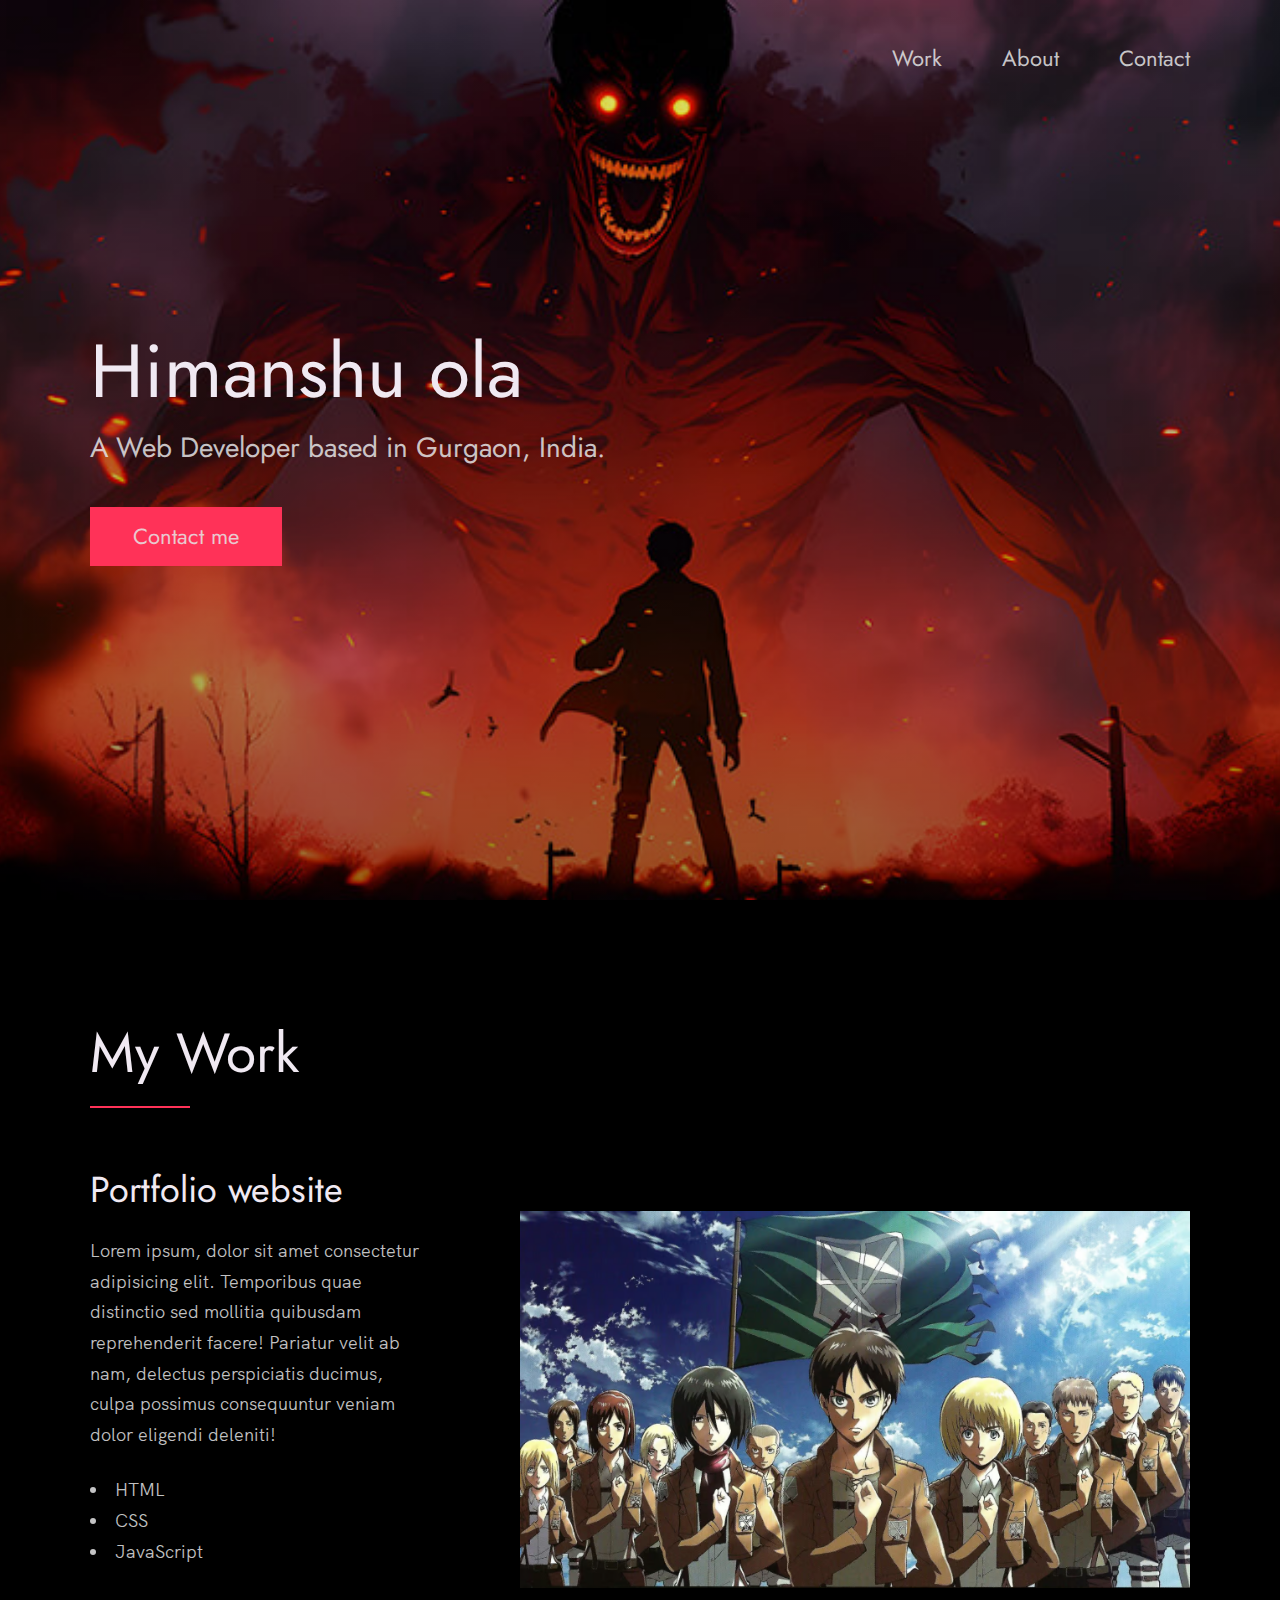
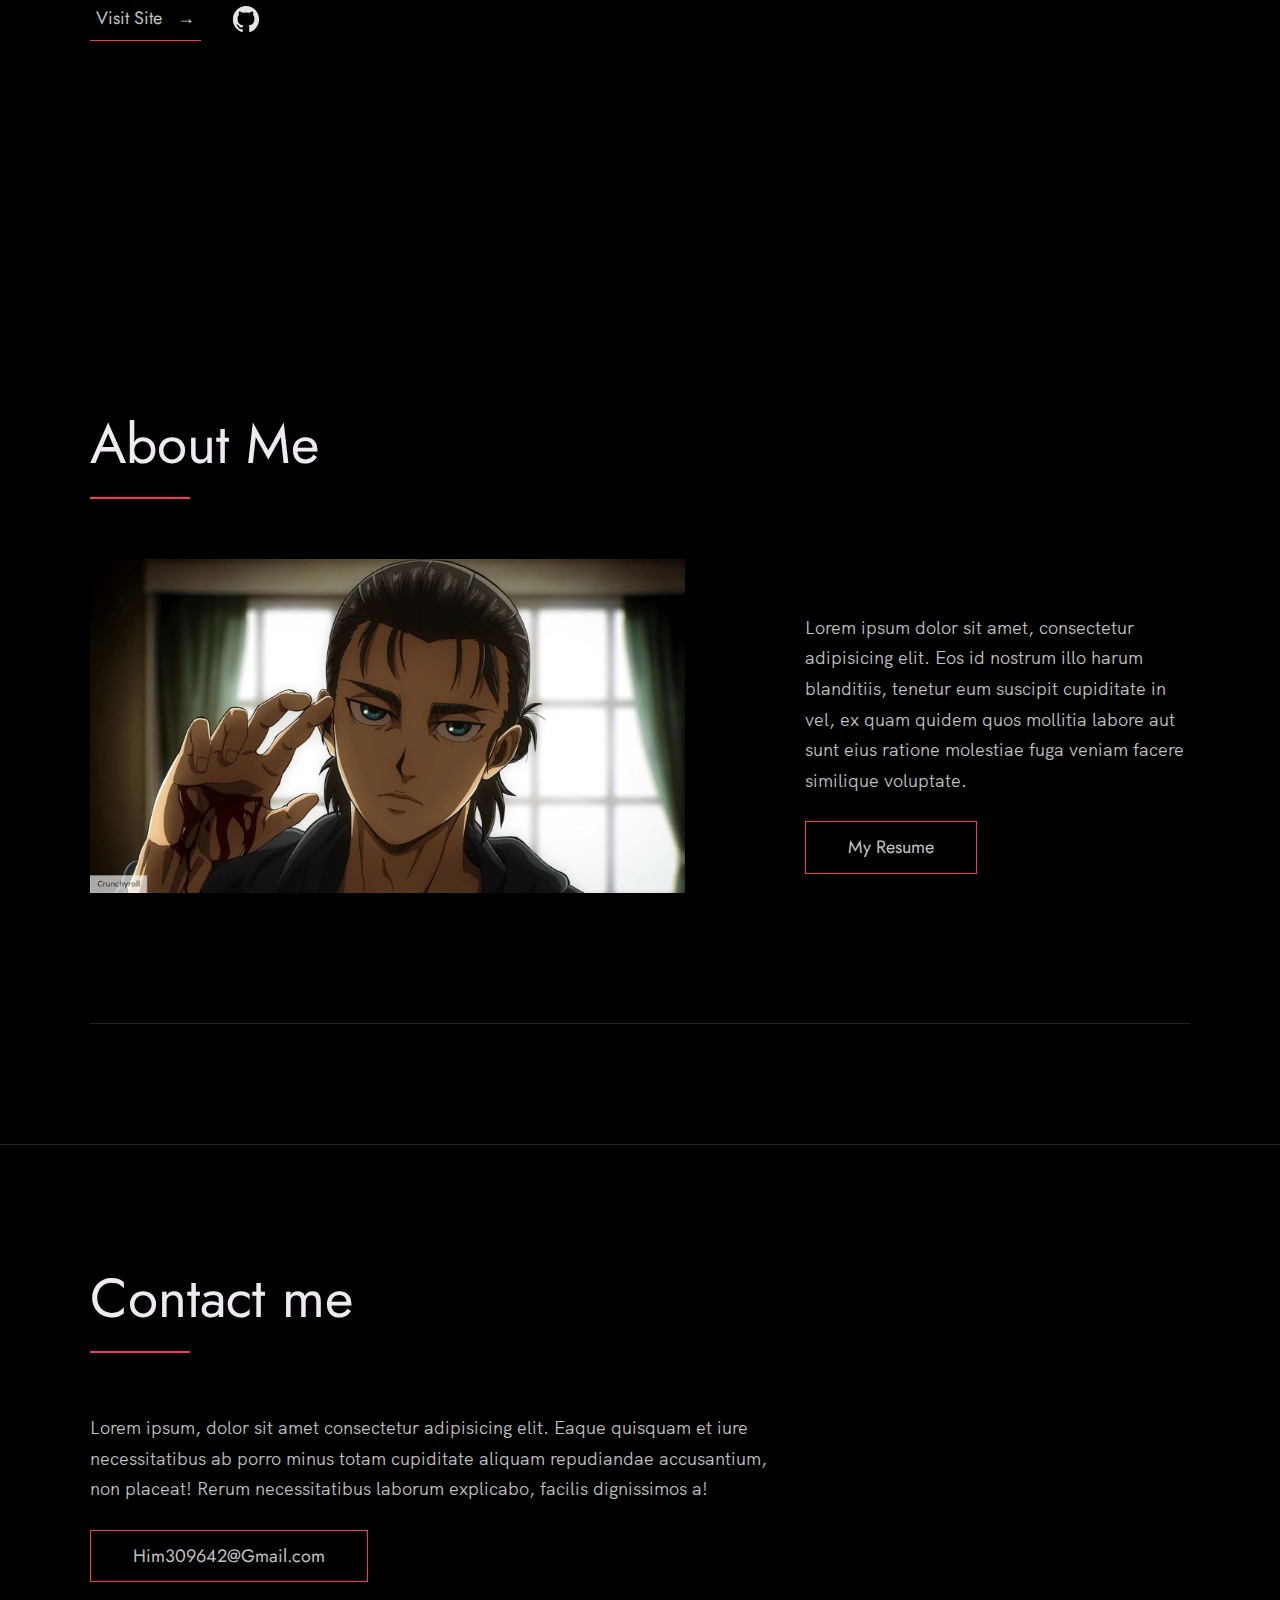
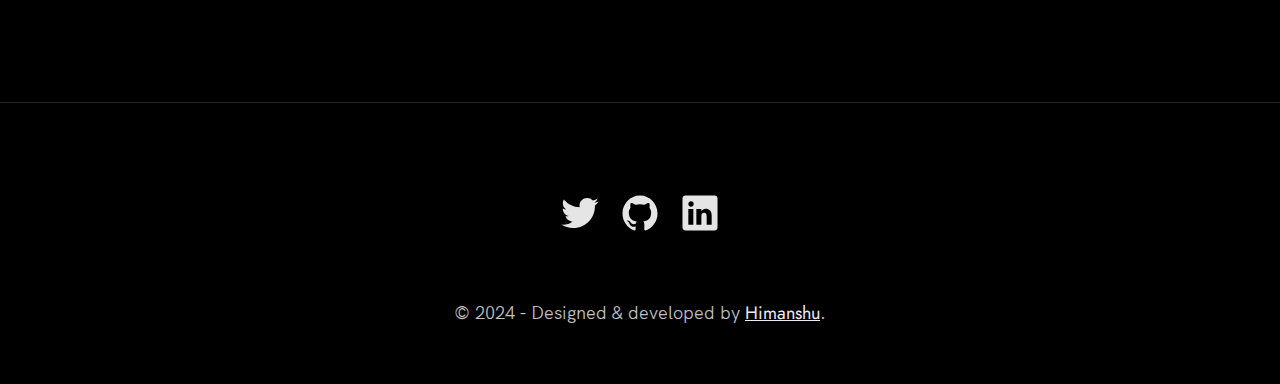
==== index.html @ 3d4ff5bc "Initial commit" ====
<!DOCTYPE html>
<html lang="en">
<!-- title -->
<head>
    <meta charset="UTF-8">
    <meta name="viewport" content="width=device-width, initial-scale=1.0">
    <title>Himanshu ola | A Web Developer based in Gurgaon, India.</title>
    <!-- css link -->
    <link rel="stylesheet" href="style.css" />
    
</head>
<!-- title ends -->
<!-- body starts -->
<body>
<!-- navigation panel -->
  <header class="header" role="banner" id="top">
    <div class="row">
      <nav class="nav" role="navigation">
        <ul class="nav__items">
          <li class="nav__item"><a href="#work" class="nav__link">Work</a></li>
          <li class="nav__item">
            <a href="#about" class="nav__link">About</a>
          </li>
          <li class="nav__item">
            <a href="#contact" class="nav__link">Contact</a>
          </li>
        </ul>
      </nav>
    </div>
<!-- navigation ends -->
<!-- header -->
    <div class="header__text-box row">
      <div class="header__text">
        <h1 class="heading-primary">
          <span>Himanshu ola</span>
        </h1>
        <p>A Web Developer based in Gurgaon, India.</p>
        <a href="#contact" class="btn btn--pink">Contact me</a>
      </div>
    </div>
  </header>
<!-- header ends -->
<!-- my work -->
  <main role="main">
    <section class="work" id="work">
      <div class="row">
        <h2>My Work</h2>
        <div class="work__boxes">
          <div class="work__box">
            <div class="work__text">
              <h3>Portfolio website</h3>
              <p>
                Lorem ipsum, dolor sit amet consectetur adipisicing elit. Temporibus quae distinctio sed mollitia quibusdam reprehenderit facere! Pariatur velit ab nam, delectus perspiciatis ducimus, culpa possimus consequuntur veniam dolor eligendi deleniti!
              </p>
              <ul class="work__list">
                <li>HTML</li>
                <li>CSS</li>
                <li>JavaScript</li>
              </ul>

              <div class="work__links">
                <a href="https://github.com/Himanshu5506" target="_blank" class="link__text">
                  Visit Site <span>&rarr;</span>
                </a>
                <a href="https://github.com/Himanshu5506" title="View Source Code" target="_blank">
                  <img src="./images/github.svg" class="work__code" alt="GitHub">
                </a>
              </div>
            </div>
            <div class="work__image-box">
              <img src="./images/AOT.jpg" class="work__image" alt="Project 1" />
            </div>
          </div>
<!-- my work ends  -->
<!-- about me -->
    <section class="about" id="about">
      <div class="row">
        <h2>About Me</h2>
        <div class="about__content">
          <div class="about__text">
            <p>
              Lorem ipsum dolor sit amet, consectetur adipisicing elit. Eos id
              nostrum illo harum blanditiis, tenetur eum suscipit cupiditate
              in vel, ex quam quidem quos mollitia labore aut sunt eius
              ratione molestiae fuga veniam facere similique voluptate.
            </p>
            <a href="#" class="btn">My Resume</a>
          </div>

          <div class="about__photo-container">
            <img class="about__photo" src="./images/EREN.jpg" alt="" />
          </div>
        </div>
      </div>
    </section>
  </main>
<!-- about me ends -->
<!-- contact me  -->
  <section class="contact" id="contact">
    <div class="row">
      <h2>Contact me</h2>
      <div class="contact__info">
        <p>
         Lorem ipsum, dolor sit amet consectetur adipisicing elit. Eaque quisquam et iure necessitatibus ab porro minus totam cupiditate aliquam repudiandae accusantium, non placeat! Rerum necessitatibus laborum explicabo, facilis dignissimos a!
        </p>
        <a href="mailto:Him309642@Gmail.com" class="btn">Him309642@Gmail.com</a>
      </div>
    </div>
  </section>
<!-- contact me ends  -->
<!-- footer starts -->
  <footer role="contentinfo" class="footer">
    <div class="row">
      <ul class="footer__social-links">
        <li class="footer__social-link-item">
          <a href="https://twitter.com" title="Link to Twitter Profile">
            <img src="./images/twitter.svg" class="footer__social-image" alt="Twitter">
          </a>
        </li>
        <li class="footer__social-link-item">
          <a href="https://github.com/Himanshu5506" title="Link to Github Profile">
            <img src="./images/github.svg" class="footer__social-image" alt="Github">
          </a>
        </li>
        <li class="footer__social-link-item">
          <a href="https://in.linkedin.com">
            <img src="./images/linkedin.svg" title="Link to Linkedin Profile" class="footer__social-image" alt="Linkedin">
          </a>
        </li>
      </ul>

      <p>
        &copy; 2024 - Designed & developed by <a href="https://github.com/Himanshu5506" class="link">Himanshu</a>.
      </p>
    </div>
  </footer>
<!-- footer ends  -->
<!-- back to top -->
  <a href="#top" class="back-to-top" title="Back to Top">
    <img src="./images/arrow-up.svg" alt="Back to Top" class="back-to-top__image"/>
  </a>
<!-- back to top ends  -->
<!-- javascript link -->
  <script src="./script.js"></script>
</body>
<!-- body ends -->
</html>
---- style.css ----
/* basic setup */
@font-face {
    font-family: 'Hk Grotesk';
    font-style: normal;
    font-weight: 400;
    src: url('./fonts/HKGrotesk-Regular.woff') format('woff');
}

@font-face {
    font-family: 'Jost';
    font-style: normal;
    font-weight: 400;
    src: url('./fonts/Jost-Regular.ttf') format('woff');
}

* {
    margin: 0;
    padding: 0;
    box-sizing: inherit;
}

:root {
    --font-size-small: 1.8rem;
    --font-size-normal: 2.2rem;
    --font-size-medium: 2.8rem;
    --font-size-medium-1: 3.6rem;
    --font-size-large: 5.5rem;
    --font-size-huge: 7.5rem;
    --font-stack: 'Hk Grotesk', sans-serif;

    --line-height-normal: 1.7;
    --line-height-small: 1.2;

    --black: #000;
    --pink: #ff3258;
    --white: #f0e9f2;
    --white-1: #e5e5e6da;


    --container-max-width: 1180px;
    --container-normal-width: 800px;
    --container-medium-width: 700px; 
    --container-small-width: 500px;

    --gutter-huge: 12rem;
    --gutter-medium: 6rem;
    --gutter-normal: 3rem;
    --gutter-small-1: 2.5rem;
    --gutter-small: 2rem;

    --border-light: 1px solid rgb(36, 35, 35);
}

html {
    font-size: 62.5%; 
    box-sizing: border-box;
    scroll-behavior: smooth;
}

@media(max-width: 1000px) {
    html {
        font-size: 52%;
    }
}

body {
    font-size: var(--font-size-small);
    font-family: var(--font-stack);
    font-weight: 400;
    color: var(--white-1);
    line-height: var(--line-height-normal);
    background: var(--black);
    overflow-x: hidden;
}

.row {
    max-width: var(--container-max-width);
    margin: 0 auto;
}

@media(max-width: 1340px) {
    .row {
        max-width: 1100px;
    }
}

@media(max-width: 1240px) {
    .row {
        padding: 0 var(--gutter-medium);
    }
}

@media(max-width: 600px) {
    .row {
        padding: 0 var(--gutter-normal);
    }
}

@media(max-width: 600px) {
    .row {
        padding: 0 var(--gutter-small);
    }
}

section {
    padding: var(--gutter-huge) 0;
    border-bottom: var(--border-light);
}

img {
    object-fit: contain;
    max-width: 100%;
}

/* ----- Headlines and Paragraphs ----- */

h1,
h2,
h3 {
    font-family: 'Jost', sans-serif;
    font-weight: 400;
    line-height: var(--line-height-small);
    color: var(--white);
}

.heading-primary {
    line-height: 1;
    font-size: var(--font-size-huge);
    font-weight: 400;
}

@media(max-width: 900px) {
    .heading-primary {
        font-size: 6.5rem;
    }
}

h2 {
    font-size: var(--font-size-large);
    margin-bottom: var(--gutter-medium);
}

h2::after {
    content: '';
    display: block;
    height: 2px;
    width: 10rem;
    background: var(--pink);
    margin: var(--gutter-small) 0;
}

h3 {
    font-size: var(--font-size-medium-1);
    margin-bottom: var(--gutter-small);
}

@media(max-width: 500px) {
    .heading-primary {
        font-size: var(--font-size-large);
    }

    h2 {
        font-size: var(--font-size-medium-1);
    }

    h3 {
        font-size: var(--font-size-medium);
    }
}

p {
    margin: var(--gutter-small-1) 0;
}

@media(max-width: 900px) {
    p { 
        max-width: var(--container-small-width);
    }
}

/* ----- Buttons and Links ----- */

a {
    color: var(--white);
    font-weight: 400;
    font-family: 'Jost', sans-serif;
    transition: all .2s;
    outline: 2px solid transparent;
}

::-moz-focus-inner {
    border: 0;
}

button:focus,
a:focus {
    outline: 2px solid var(--pink);
}

body:not(.user-is-tabbing) button:focus,
body:not(.user-is-tabbing) a:focus {
    outline: none;
}

.link:hover {
    color: var(--pink);
}

.btn {
    position: relative;
    display: inline-block;
    padding: 1rem 4.2rem;
    text-decoration: none;
    color: inherit;
    border: 1px solid  var(--pink);
    font-weight: 400;
}

.btn:focus {
    outline: none;
}

.btn::after {
    content: '';
    display: block;
    position: absolute;
    top: 0;
    left: 0;
    right: 100%;
    background: var(--white);
    height: 100%;
    z-index: -1;
    transition: all 0.2s cubic-bezier(1, 0.68, 0.16, 0.9);
}

.btn:hover::after,
.btn:focus::after {
    right: 0;
    background: var(--pink);
}

.btn--pink {
    background: var(--pink);
    transition: all 0.2s;
}

.btn--pink::after {
    display: none;
}

.btn--pink:hover,
.btn--pink:focus {
    background: transparent;
}

.link__text {
    position: relative;
    display: inline-block;
    padding: .6rem;
    color: inherit;
    text-decoration: none;
    border-bottom: 1px solid var(--pink);
}

.link__text::after {
    content: '';
    display: block;
    position: absolute;
    top: 0;
    left: 0;
    right: 100%;
    background: var(--white);
    height: 100%;
    z-index: -1;
    transition: all 0.2s cubic-bezier(1, 0.68, 0.16, 0.9);
}

.link__text:focus {
    outline: none;
}

.link__text:hover::after,
.link__text:focus:after {
    right: 0;
    background: var(--pink);
}

.link__text span {
    padding-left: 1rem;
    font-family: sans-serif;
}

/* ----- Back to Top ----- */

.back-to-top {
    position: fixed;
    bottom: 4rem;
    right: 4rem;
    display: flex;
    justify-content: center;
    align-items: center;
    height: 5.5rem;
    width: 5.5rem;
    background-color: var(--pink);
    border-radius: 50%;
    z-index: 10;
    visibility: hidden;
    transition: all .4s;
}

.back-to-top__image {
    height: 70%;
}

@media(max-width: 900px) {
    .back-to-top {
        right: 2rem;
    }
}

@media(max-width: 500px) {
    .back-to-top {
        right: 1rem;
    }
}

/* ----- Navigation panel ----- */

.nav {
    display: flex;
    justify-content: flex-end;
    padding: var(--gutter-normal) 0;
}

.nav__items {
    display: flex;
    list-style: none;
}

.nav__item:not(:last-child) {
    margin-right: var(--gutter-medium);
}

@media(max-width: 500px) {
    .nav {
        justify-content: center;
    }
}

@media(max-width: 400px) {
    .nav__item:not(:last-child) {
        margin-right: var(--gutter-normal);
    }
}

@media(max-width: 300px) {
    .nav {
        font-size: var(--font-size-small);
    }
}

.nav__link {
    position: relative;
    display: inline-block;
    padding: 1rem 0;
    text-decoration: none;
    color: inherit;
    transition: all .2s;
}

.nav__link::after {
    content: '';
    position: absolute;
    bottom: 0;
    left: 0;
    right: 100%;
    display: inline-block;
    height: 1rem;
    background: var(--white);
    transition: all 0.25s cubic-bezier(1, 0.68, 0.16, 0.9);
}

.nav__link:hover {
    color: var(--pink);
}

.nav__link:hover::after {
    right: 0;
    height: 2px;
    background: var(--pink);
}

/* ----- Header ----- */

.header {
    background: linear-gradient(rgba(0,0,0, .1), rgba(0,0,0, .4)), 
        url('./images/Header.jpg');
    height: 100vh;
    background-size: cover;
    background-position: center;
    background-attachment: fixed;
    font-size: var(--font-size-normal);
}

.header__text {
    position: absolute;
    top: 50%;
    transform: translateY(-50%);
}

.header__text p {
    margin: 1.5rem 0 3.5rem;
    max-width: var(--container-medium-width);
    font-family: 'Jost', sans-serif;
    font-size: var(--font-size-medium);
}

@media(max-width: 500px) {
    .header {
        text-align: center;
    }

    .header__text p {
        transform: scale(.8);
    }
}

/* ----- Work ----- */

.work__box {
    display: flex;
    align-items: center;
}

@media(max-width: 900px) {
    .work__box {
        align-items: initial;
        flex-direction: column-reverse;
    }
}

.work__box:not(:last-child) {
    margin-bottom: 25rem;
}

@media(max-width: 500px) {
    .work__box:not(:last-child) {
        margin-bottom: 20rem;
    }
}

.work__links {
    display: flex;
    align-items: center;
}

.work__text {
    flex: 0 0 30%;
}

.work__list {
    list-style-position: inside;
    margin-bottom: var(--gutter-normal);
}

.work__code {
    display: block;
    height: 3rem;
    margin-left: var(--gutter-normal);
    transition: all .3s;
}

.work__code:hover {
    transform: scale(1.2);
}

.work__image-box {
    margin-bottom: var(--gutter-normal);
}

@media(min-width: 901px) {
    .work__image-box {
        flex: 1;
        margin: 0 0 0 10rem;
    }
}

@media(max-width: 900px) {
    .work__code {
        height: 4rem;
    }
}

/* ----- About ----- */

.about__content {
    display: flex;
    flex-direction: row-reverse;
    align-items: center;
}

@media(max-width: 900px) {
    .about__content {
        flex-direction: column-reverse;
        align-items: initial;
    }
}

.about__photo-container {
    margin-bottom: var(--gutter-normal);
}

@media(min-width: 901px) {
    .about__text {
        flex: 0 0 35%;
    }
    
    .about__photo-container {
        flex: 1;
        margin: 0 var(--gutter-huge) 0 0;
    }
}

/* ----- Contact ----- */

.contact__info {
    max-width: var(--container-medium-width);
}

/* ----- Footer ----- */

.footer {
    text-align: center;
    padding: var(--gutter-medium) 0 var(--gutter-normal);
}

.footer__social-links {
    display: flex;
    justify-content: center;
    padding: var(--gutter-normal) 0;
    list-style: none;
}

.footer__social-link-item:not(:last-of-type) {
    margin-right: var(--gutter-small);
}

.footer__social-image {
    height: 4rem;
}

.footer__github-buttons {
    display: flex;
    justify-content: center;
}

.footer__github-buttons iframe {
    height: 2.5rem;
    width: 84px;
    transform: translateY(3px);
}

@media(max-width: 500px) {
    .footer {
        padding: var(--gutter-medium) 0;
    } 
}
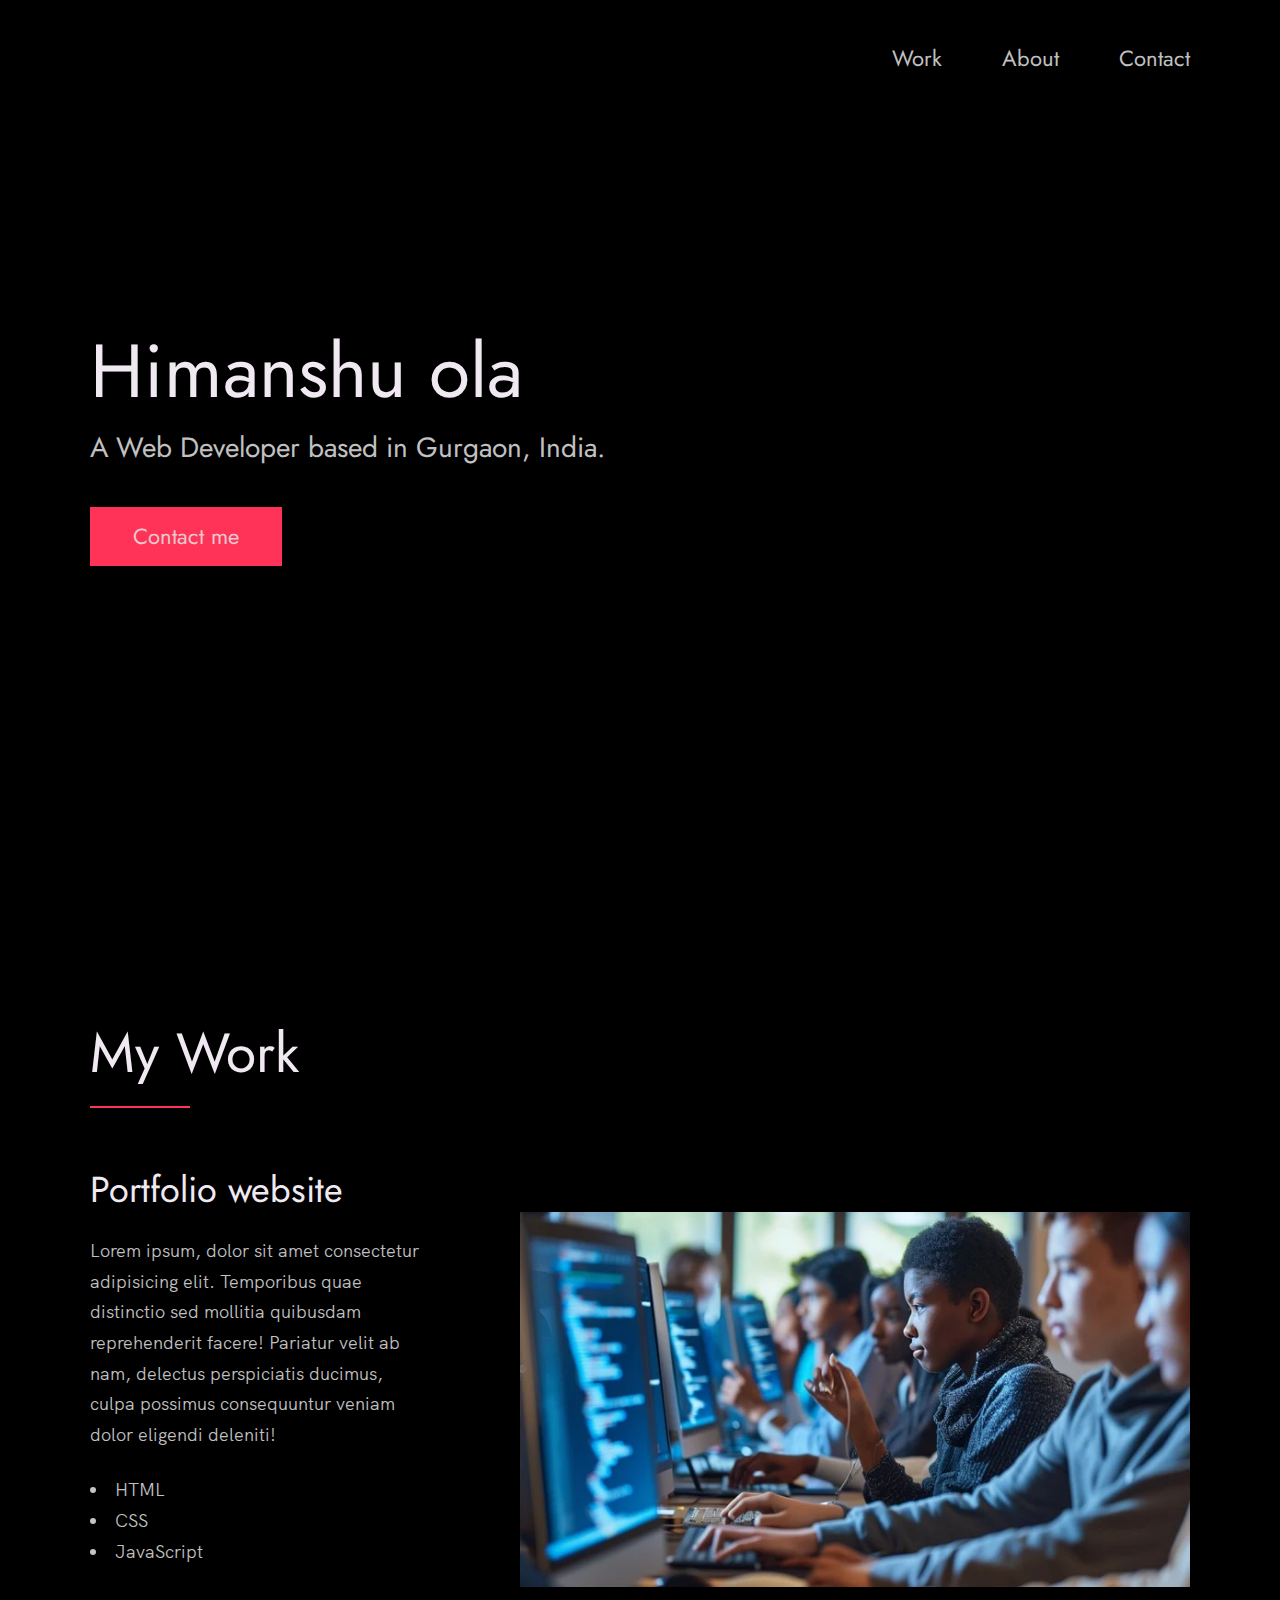
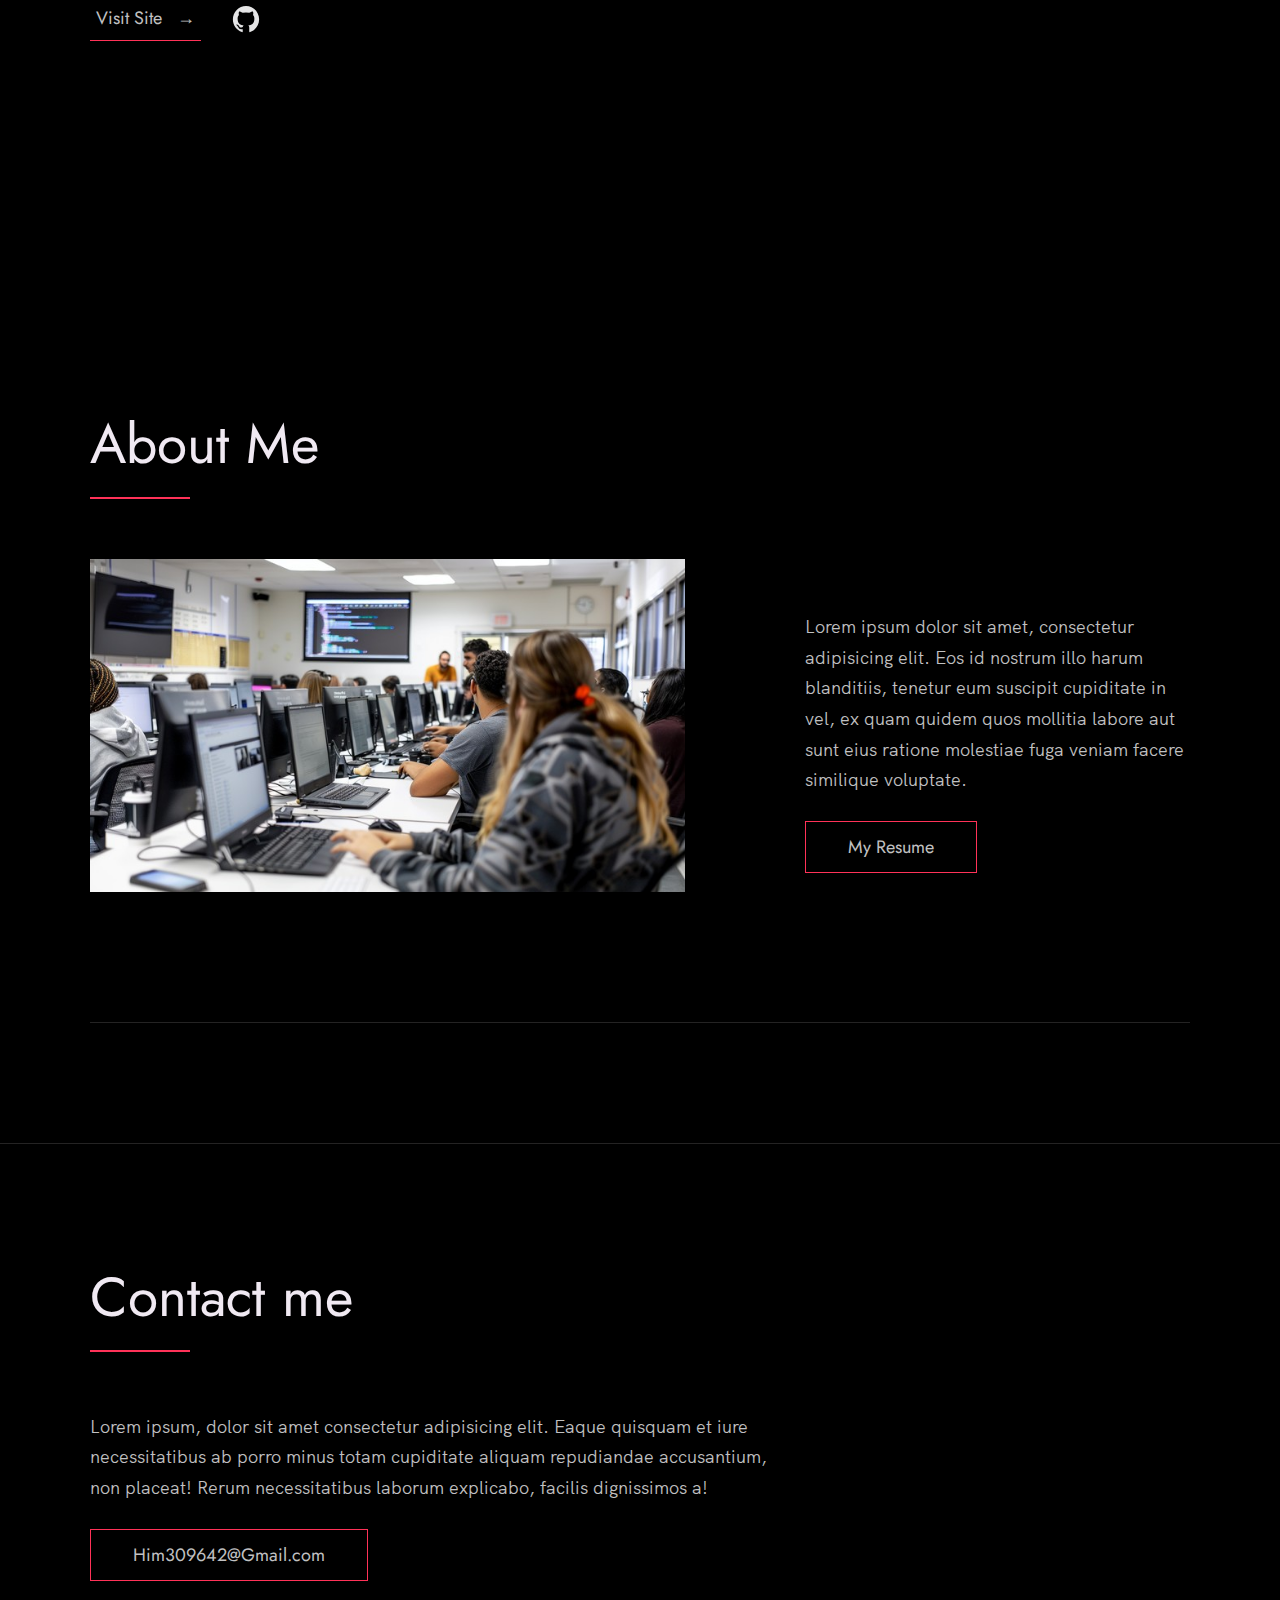
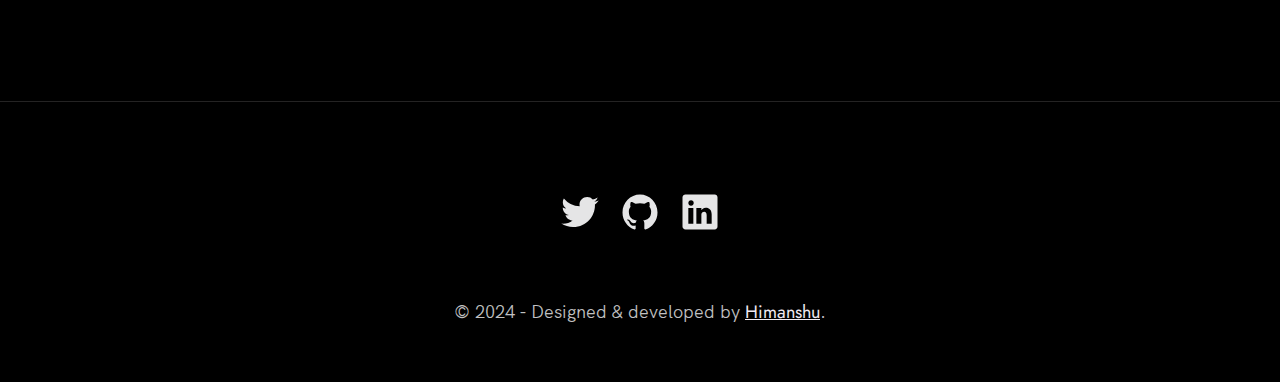
==== commit 90e47c91: "image update" ====
--- a/index.html
+++ b/index.html
@@ -59,7 +59,7 @@
               </ul>
 
               <div class="work__links">
-                <a href="https://github.com/Himanshu5506" target="_blank" class="link__text">
+                <a href="https://himanshu5506.github.io/portfolio-website/" target="_blank" class="link__text">
                   Visit Site <span>&rarr;</span>
                 </a>
                 <a href="https://github.com/Himanshu5506" title="View Source Code" target="_blank">
@@ -68,7 +68,7 @@
               </div>
             </div>
             <div class="work__image-box">
-              <img src="./images/AOT.jpg" class="work__image" alt="Project 1" />
+              <img src="./images/work.webp" class="work__image" alt="Project 1" />
             </div>
           </div>
 <!-- my work ends  -->
@@ -88,7 +88,7 @@
           </div>
 
           <div class="about__photo-container">
-            <img class="about__photo" src="./images/EREN.jpg" alt="" />
+            <img class="about__photo" src="./images/about.jpg" alt="" />
           </div>
         </div>
       </div>
--- a/style.css
+++ b/style.css
@@ -394,7 +394,7 @@
 
 .header {
     background: linear-gradient(rgba(0,0,0, .1), rgba(0,0,0, .4)), 
-        url('./images/Header.jpg');
+        url('./images/header.jpg');
     height: 100vh;
     background-size: cover;
     background-position: center;
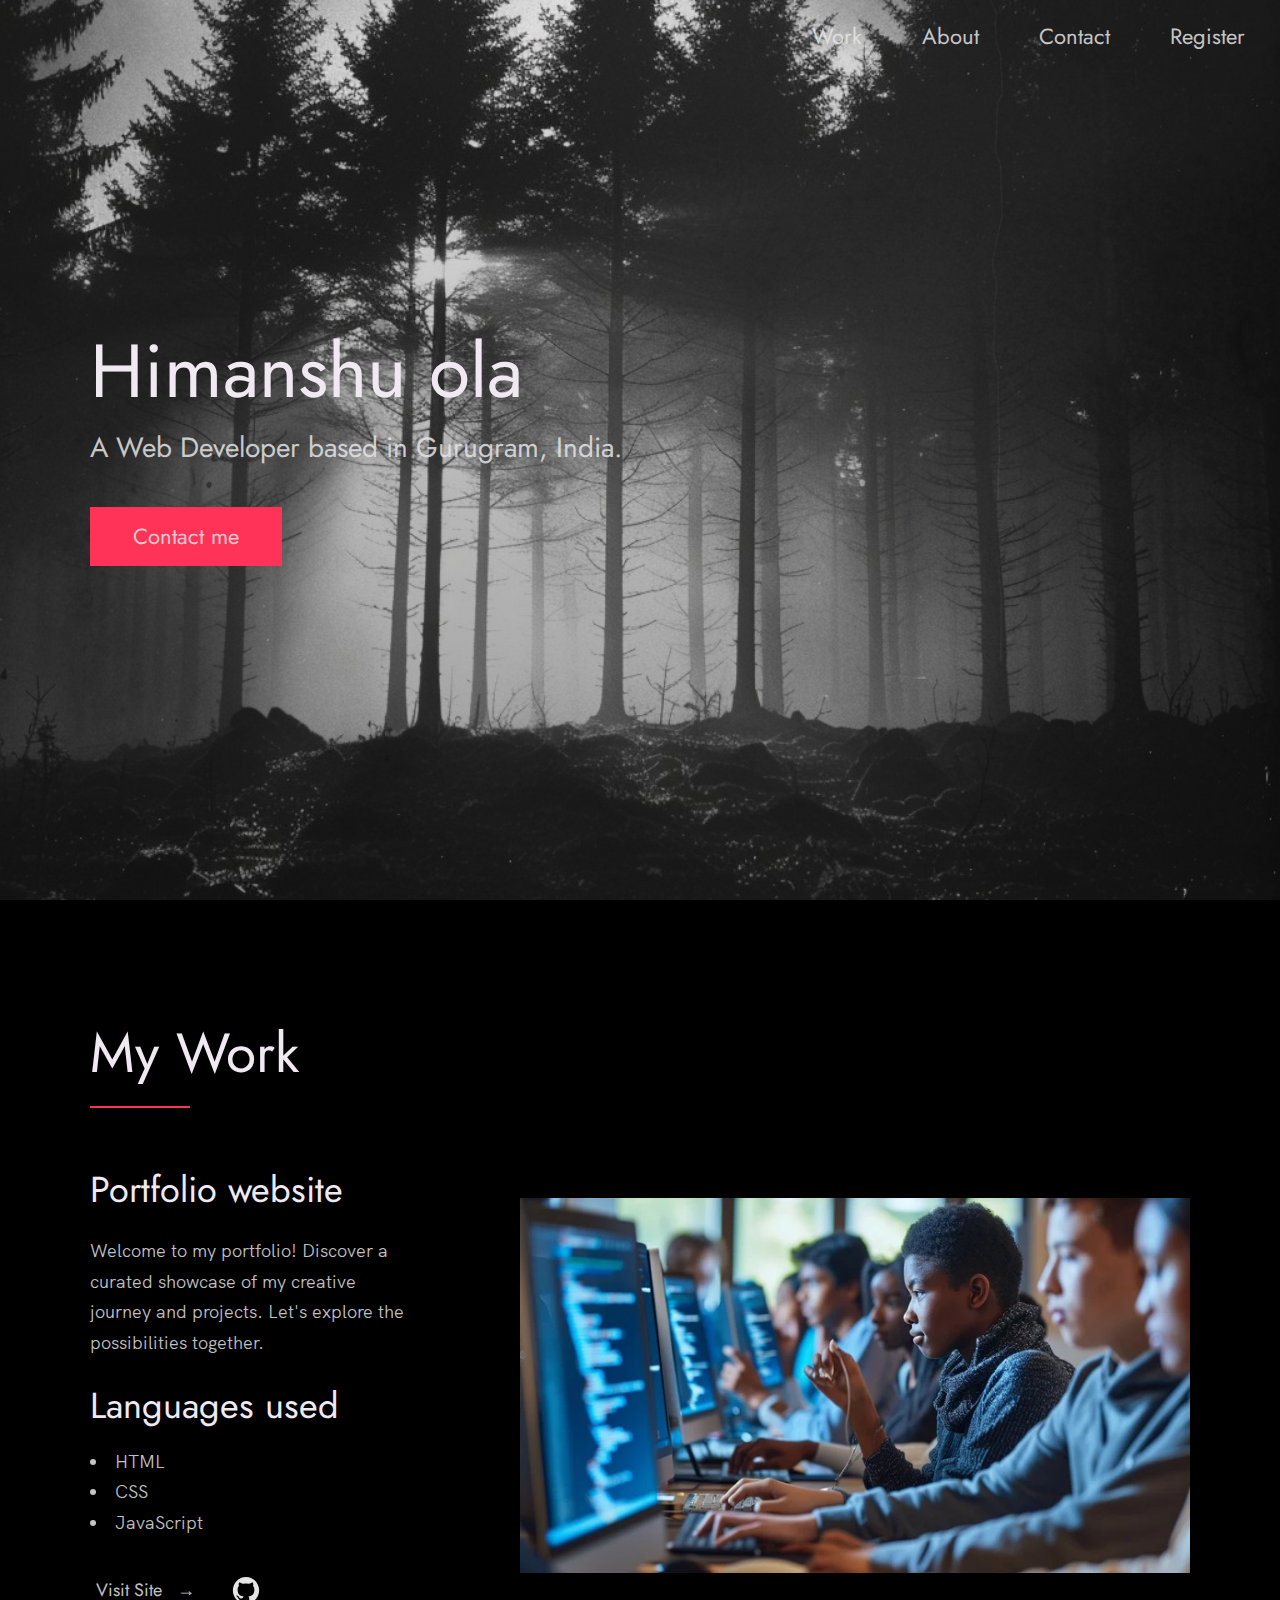
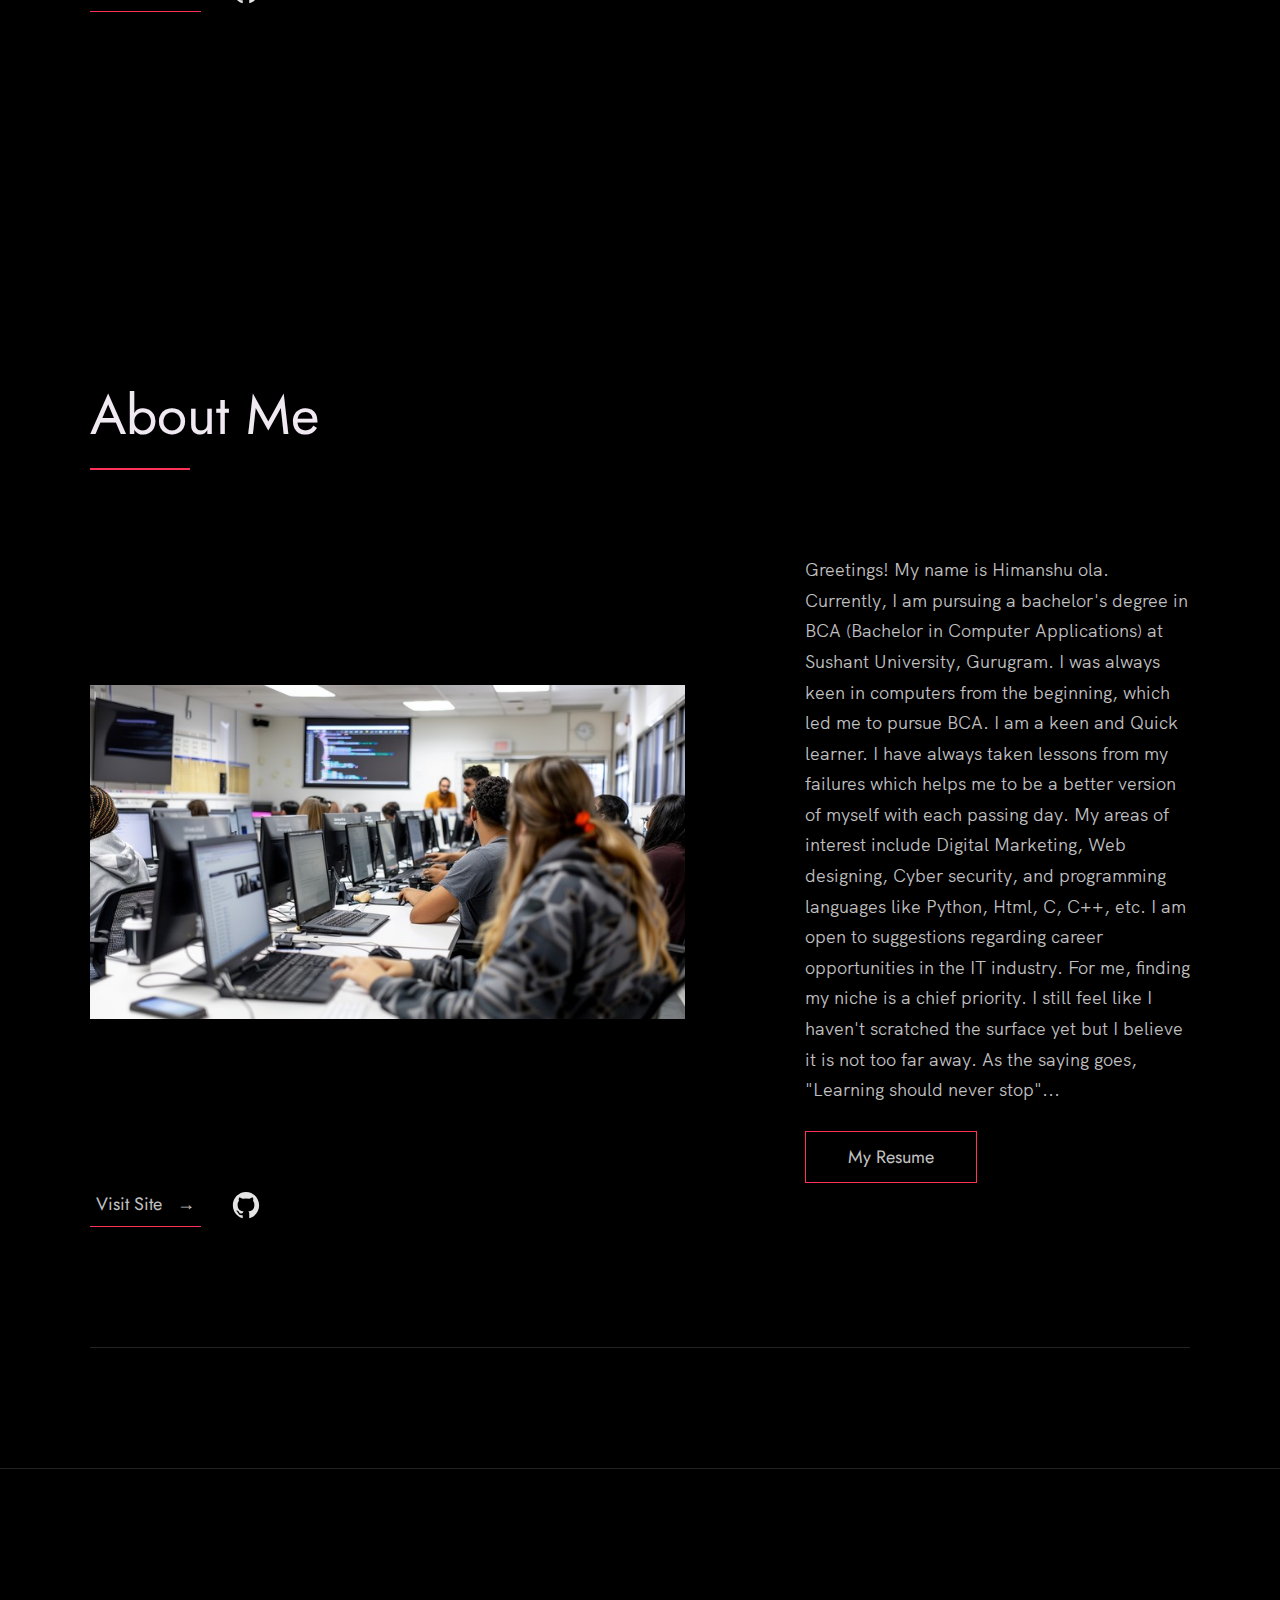
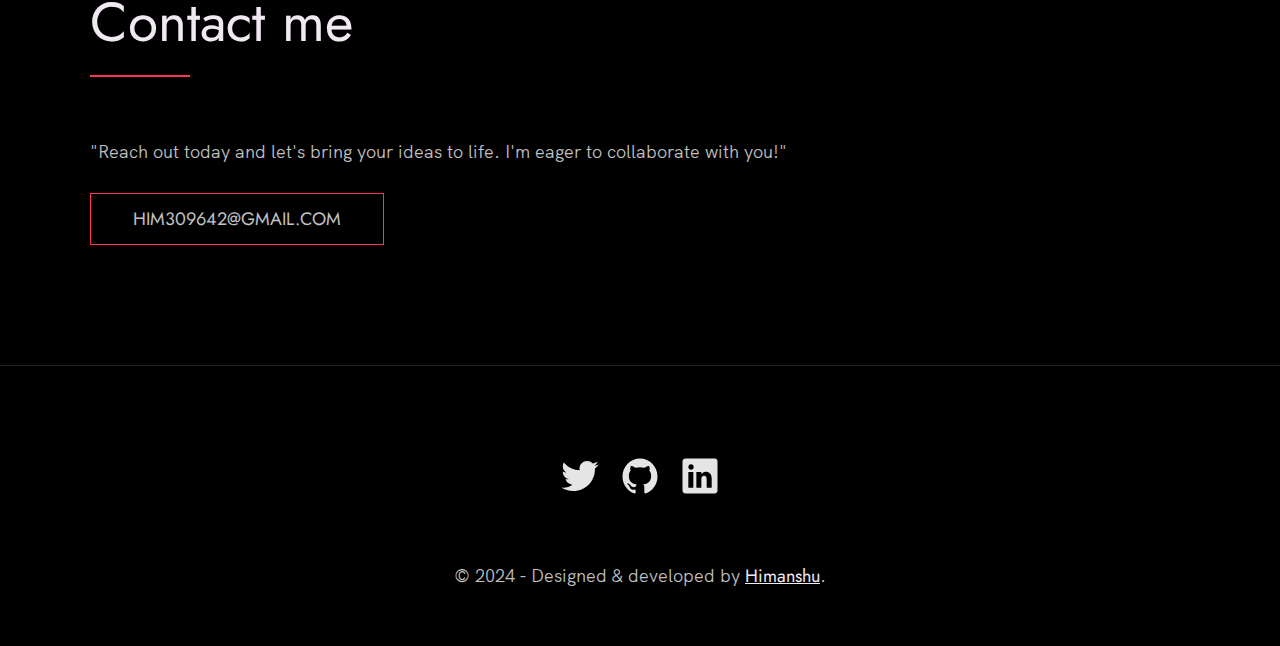
==== commit 9d9ffa09: "version1.1" ====
--- a/index.html
+++ b/index.html
@@ -4,7 +4,7 @@
 <head>
     <meta charset="UTF-8">
     <meta name="viewport" content="width=device-width, initial-scale=1.0">
-    <title>Himanshu ola | A Web Developer based in Gurgaon, India.</title>
+    <title>Himanshu ola | A Web Developer based in Gurugram, India.</title>
     <!-- css link -->
     <link rel="stylesheet" href="style.css" />
     
@@ -13,20 +13,17 @@
 <!-- body starts -->
 <body>
 <!-- navigation panel -->
-  <header class="header" role="banner" id="top">
-    <div class="row">
-      <nav class="nav" role="navigation">
-        <ul class="nav__items">
-          <li class="nav__item"><a href="#work" class="nav__link">Work</a></li>
-          <li class="nav__item">
-            <a href="#about" class="nav__link">About</a>
-          </li>
-          <li class="nav__item">
-            <a href="#contact" class="nav__link">Contact</a>
-          </li>
-        </ul>
-      </nav>
-    </div>
+<header class="header" role="banner" id="top">
+  <div class="row">
+    <nav class="nav" role="navigation">
+      <ul class="nav__items">
+        <li class="nav__item"><a href="#work" class="nav__link">Work</a></li>
+        <li class="nav__item"><a href="#about" class="nav__link">About</a></li>
+        <li class="nav__item"><a href="#contact" class="nav__link">Contact</a></li>
+        <li class="nav__item"><a href="form.html" class="nav__link">Register</a></li>
+      </ul>
+    </nav>
+  </div>
 <!-- navigation ends -->
 <!-- header -->
     <div class="header__text-box row">
@@ -34,7 +31,7 @@
         <h1 class="heading-primary">
           <span>Himanshu ola</span>
         </h1>
-        <p>A Web Developer based in Gurgaon, India.</p>
+        <p>A Web Developer based in Gurugram, India.</p>
         <a href="#contact" class="btn btn--pink">Contact me</a>
       </div>
     </div>
@@ -50,9 +47,10 @@
             <div class="work__text">
               <h3>Portfolio website</h3>
               <p>
-                Lorem ipsum, dolor sit amet consectetur adipisicing elit. Temporibus quae distinctio sed mollitia quibusdam reprehenderit facere! Pariatur velit ab nam, delectus perspiciatis ducimus, culpa possimus consequuntur veniam dolor eligendi deleniti!
+                Welcome to my portfolio! Discover a curated showcase of my creative journey and projects. Let's explore the possibilities together.
               </p>
               <ul class="work__list">
+                <h3>Languages used</h3>
                 <li>HTML</li>
                 <li>CSS</li>
                 <li>JavaScript</li>
@@ -79,17 +77,22 @@
         <div class="about__content">
           <div class="about__text">
             <p>
-              Lorem ipsum dolor sit amet, consectetur adipisicing elit. Eos id
-              nostrum illo harum blanditiis, tenetur eum suscipit cupiditate
-              in vel, ex quam quidem quos mollitia labore aut sunt eius
-              ratione molestiae fuga veniam facere similique voluptate.
+              Greetings! My name is Himanshu ola. Currently, I am pursuing a bachelor's degree in BCA (Bachelor in Computer Applications) at Sushant University, Gurugram. I was always keen in computers from the beginning, which led me to pursue BCA. I am a keen and Quick learner. I have always taken lessons from my failures which helps me to be a better version of myself with each passing day. My areas of interest include Digital Marketing, Web designing, Cyber security, and programming languages like Python, Html, C, C++, etc. I am open to suggestions regarding career opportunities in the IT industry. For me, finding my niche is a chief priority. I still feel like I haven't scratched the surface yet but I believe it is not too far away. As the saying goes, "Learning should never stop"...
             </p>
-            <a href="#" class="btn">My Resume</a>
+            <a href="https://d3s27eh1wskpwv.cloudfront.net/placement/Himanshu_Ola_cv_5095.pdf" class="btn">My Resume</a>
           </div>
 
           <div class="about__photo-container">
             <img class="about__photo" src="./images/about.jpg" alt="" />
           </div>
+        </div>
+        <div class="work__links">
+          <a href="https://himanshu5506.github.io/portfolio-website/" target="_blank" class="link__text">
+            Visit Site <span>&rarr;</span>
+          </a>
+          <a href="https://github.com/Himanshu5506" title="View Source Code" target="_blank">
+            <img src="./images/github.svg" class="work__code" alt="GitHub">
+          </a>
         </div>
       </div>
     </section>
@@ -101,9 +104,9 @@
       <h2>Contact me</h2>
       <div class="contact__info">
         <p>
-         Lorem ipsum, dolor sit amet consectetur adipisicing elit. Eaque quisquam et iure necessitatibus ab porro minus totam cupiditate aliquam repudiandae accusantium, non placeat! Rerum necessitatibus laborum explicabo, facilis dignissimos a!
+          "Reach out today and let's bring your ideas to life. I'm eager to collaborate with you!"
         </p>
-        <a href="mailto:Him309642@Gmail.com" class="btn">Him309642@Gmail.com</a>
+        <a href="mailto:Him309642@Gmail.com" class="btn">HIM309642@GMAIL.COM</a>
       </div>
     </div>
   </section>
--- a/style.css
+++ b/style.css
@@ -335,6 +335,8 @@
 .nav__items {
     display: flex;
     list-style: none;
+    margin-top: -2%;
+    margin-right: -5%;
 }
 
 .nav__item:not(:last-child) {
@@ -394,7 +396,7 @@
 
 .header {
     background: linear-gradient(rgba(0,0,0, .1), rgba(0,0,0, .4)), 
-        url('./images/header.jpg');
+        url('./images/background.jpg');
     height: 100vh;
     background-size: cover;
     background-position: center;
